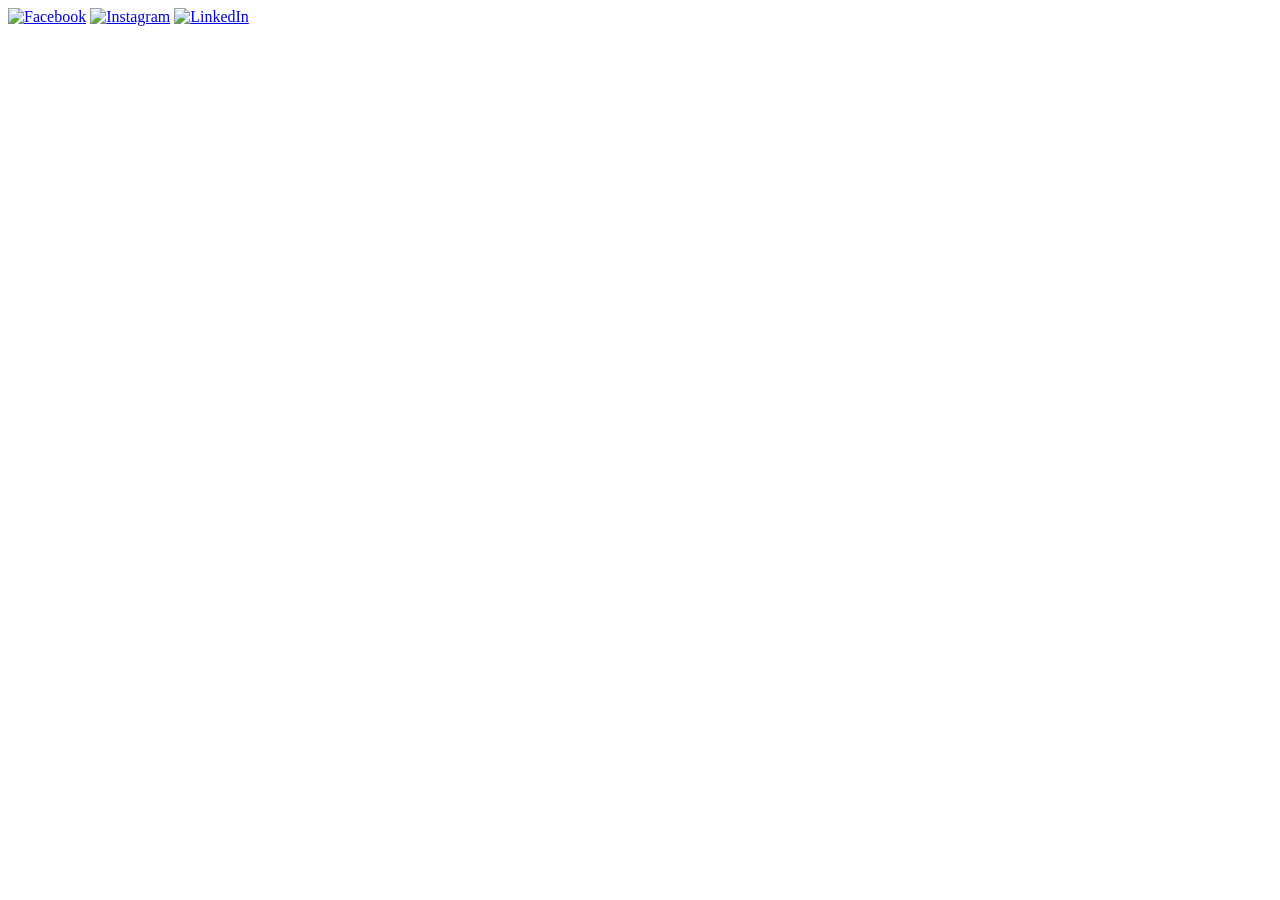
==== index.html @ 6f55e01c "added fav icon" ====
<!doctype html>
<html lang="en">
  <head>
    <meta charset="UTF-8" />
    <meta name="viewport" content="width=device-width, initial-scale=1.0" />
    <link rel="icon" type="image/x-icon" href="img/icons/favicon.png" />
    <script type="module" src="js/index.js"></script>
    <title>Document</title>
  </head>
  <body>
    <!-- <div>
          <form action="">
            <input type="text" name="title" id="title" placeholder="title"/>
            <input type="text" name="message" id="message" />
            <input type="text" name="name" placeholder="Name"/>
            <div>
                <input type="radio" id="red" name="red" value="red"  />
                <label for="red">Red flower!</label>
                <input type="radio" id="blue" name="blue" value="blue"  />
                <label for="blue">blue flower!</label>
                <input type="radio" id="orange" name="ornage" value="oragne"  />
                <label for="orange">orange flower!</label>
                <input type="radio" id="pink" name="pink" value="pink"  />
                <label for="pink">pink flower!</label>
            </div>
            <button>send!!</button>
          </form>
        </div> -->

    <div class="garden-wrapper">
      <!-- <img src="img/pixelgarden.png"> -->
    </div>

    <footer>
      <div class="footer" id="dirt">
        <a href="https://www.facebook.com"
          ><img src="/img/icons/facebook.png" alt="Facebook"
        /></a>
        <a href="https://www.instagram.com"
          ><img src="/img/icons/instagram.png" alt="Instagram"
        /></a>
        <a href="https://www.linkedin.com"
          ><img src="/img/icons/linkedin.png" alt="LinkedIn"
        /></a>
      </div>
    </footer>
  </body>
</html>
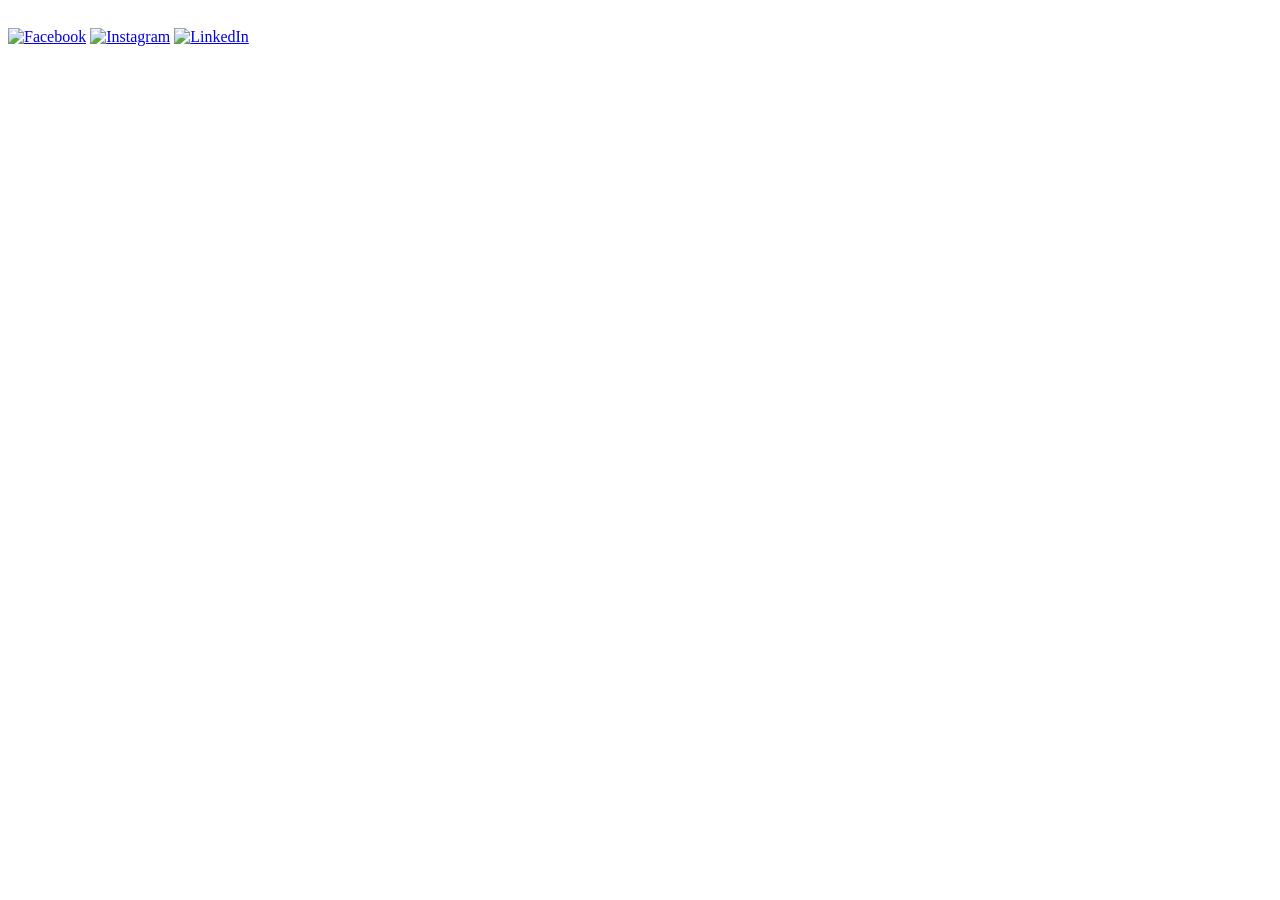
==== commit ca217cf3: "Skapat en sökfunktion Skapat en sök funktion. när man söker söker på en user så poppar deras meddela" ====
--- a/index.html
+++ b/index.html
@@ -4,43 +4,24 @@
     <meta charset="UTF-8" />
     <meta name="viewport" content="width=device-width, initial-scale=1.0" />
     <link rel="icon" type="image/x-icon" href="img/icons/favicon.png" />
+    <link rel="stylesheet" href="css/search.css">
     <script type="module" src="js/index.js"></script>
-    <title>Document</title>
+    <title>Garden</title>
   </head>
   <body>
-    <!-- <div>
-          <form action="">
-            <input type="text" name="title" id="title" placeholder="title"/>
-            <input type="text" name="message" id="message" />
-            <input type="text" name="name" placeholder="Name"/>
-            <div>
-                <input type="radio" id="red" name="red" value="red"  />
-                <label for="red">Red flower!</label>
-                <input type="radio" id="blue" name="blue" value="blue"  />
-                <label for="blue">blue flower!</label>
-                <input type="radio" id="orange" name="ornage" value="oragne"  />
-                <label for="orange">orange flower!</label>
-                <input type="radio" id="pink" name="pink" value="pink"  />
-                <label for="pink">pink flower!</label>
-            </div>
-            <button>send!!</button>
-          </form>
-        </div> -->
-
-    <div class="garden-wrapper">
-      <!-- <img src="img/pixelgarden.png"> -->
-    </div>
+         <div id="searchForm"></div>
+    <div class="garden-wrapper" id="garden"></div>
 
     <footer>
       <div class="footer" id="dirt">
         <a href="https://www.facebook.com"
-          ><img src="/img/icons/facebook.png" alt="Facebook"
+          ><img src="./img/icons/facebook.png" alt="Facebook"
         /></a>
         <a href="https://www.instagram.com"
-          ><img src="/img/icons/instagram.png" alt="Instagram"
+          ><img src="./img/icons/instagram.png" alt="Instagram"
         /></a>
         <a href="https://www.linkedin.com"
-          ><img src="/img/icons/linkedin.png" alt="LinkedIn"
+          ><img src="./img/icons/linkedin.png" alt="LinkedIn"
         /></a>
       </div>
     </footer>
--- a/css/search.css
+++ b/css/search.css
@@ -0,0 +1,5 @@
+#searchForm  {
+  background-image: url(../img/backgounds/pixelgarden.png);
+  text-align: center;
+  padding-top: 20px;
+}
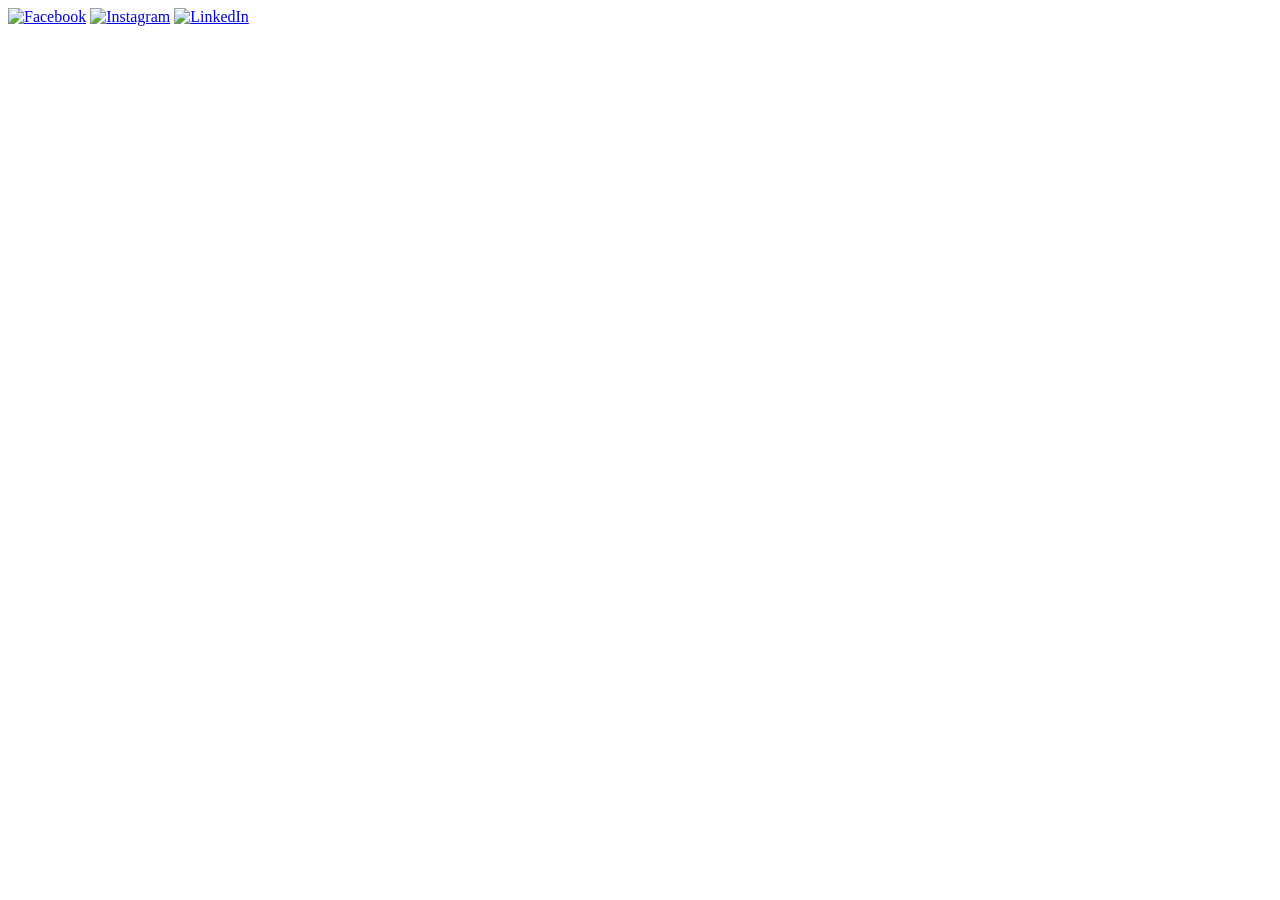
==== commit 48a189c4: "nu kan man bara skapa ett search form nu kan man bara skapa ett search form. tog bort search form di" ====
--- a/index.html
+++ b/index.html
@@ -4,13 +4,13 @@
     <meta charset="UTF-8" />
     <meta name="viewport" content="width=device-width, initial-scale=1.0" />
     <link rel="icon" type="image/x-icon" href="img/icons/favicon.png" />
-    <link rel="stylesheet" href="css/search.css">
+    <link rel="stylesheet" href="css/search.css" />
     <script type="module" src="js/index.js"></script>
     <title>Garden</title>
   </head>
   <body>
-         <div id="searchForm"></div>
-    <div class="garden-wrapper" id="garden"></div>
+    <div class="garden-wrapper" id="garden">
+    </div>
 
     <footer>
       <div class="footer" id="dirt">
--- a/css/search.css
+++ b/css/search.css
@@ -1,5 +1,5 @@
 #searchForm  {
-  background-image: url(../img/backgounds/pixelgarden.png);
   text-align: center;
   padding-top: 20px;
+  z-index: 10000;
 }
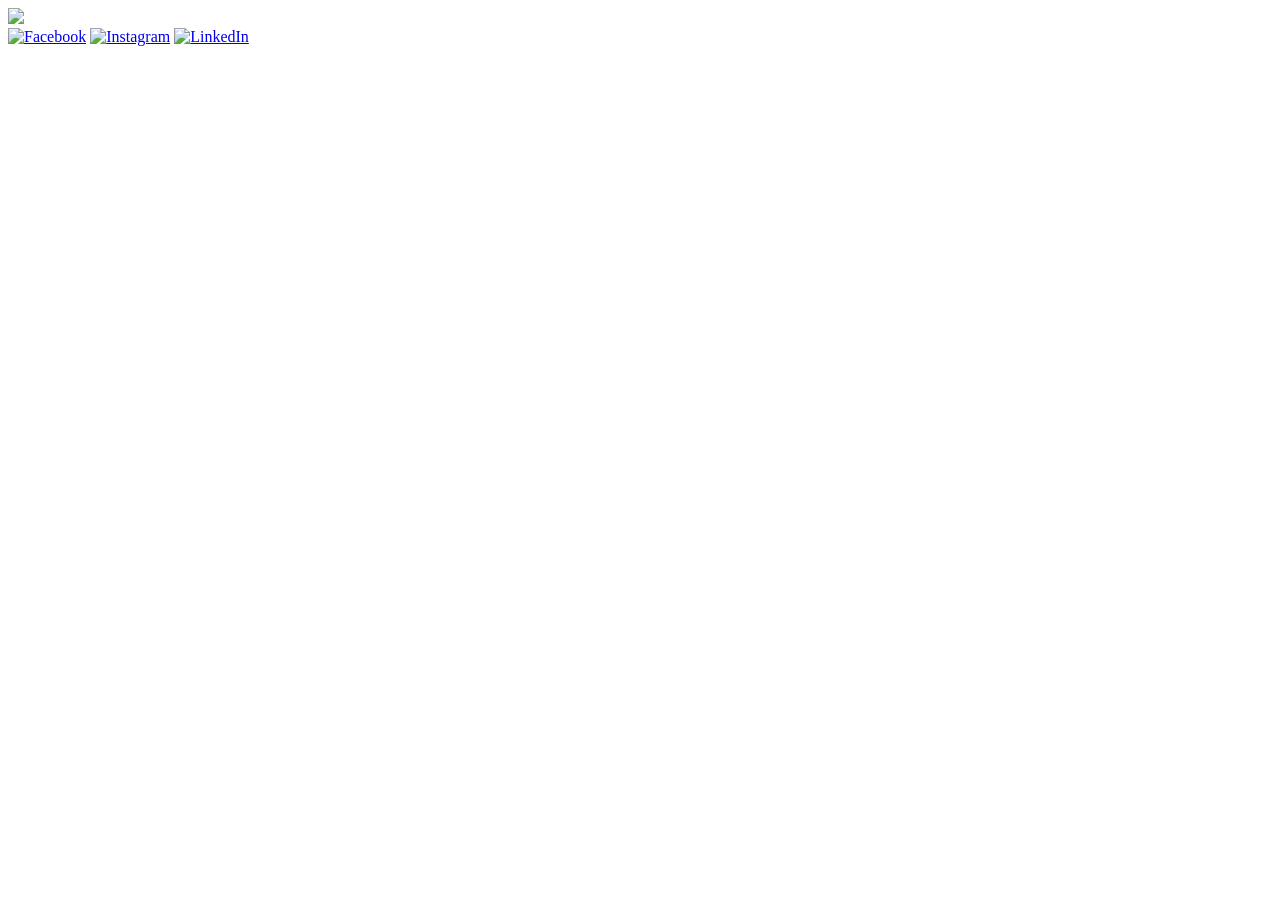
==== commit 82cb1392: "Merge pull request #36 from Kingtutz/Charlie-new Charlie new" ====
--- a/index.html
+++ b/index.html
@@ -10,6 +10,9 @@
   </head>
   <body>
     <div class="garden-wrapper" id="garden">
+      <div class="cabin-wrapper">
+        <img src="img/cabin/cabinv1.png" id="cabinImg">
+      </div>
     </div>
 
     <footer>
--- a/css/search.css
+++ b/css/search.css
@@ -1,5 +1,76 @@
-#searchForm  {
-  text-align: center;
-  padding-top: 20px;
-  z-index: 10000;
+header[data-generated-header='true'] {
+  position: relative;
+}
+
+#searchForm {
+  position: absolute;
+  left: 50%;
+  bottom: 1.25rem;
+  transform: translateX(-50%);
+  display: flex;
+  align-items: center;
+  gap: 0.75rem;
+  padding: 0.75rem 1rem;
+  background: rgba(255, 255, 255, 0.92);
+  border: 2px solid #222;
+  border-radius: 12px;
+  box-shadow: 0 4px 0 #111;
+  z-index: 1001;
+}
+
+#searchForm input {
+  min-width: min(280px, 52vw);
+  padding: 0.65rem 0.85rem;
+  border: 2px solid #222;
+  border-radius: 10px;
+  font: inherit;
+}
+
+#searchForm button {
+  padding: 0.65rem 1rem;
+  border: 2px solid #222;
+  border-radius: 10px;
+  background: #ffffff;
+  color: #111;
+  font: inherit;
+  font-weight: 700;
+  cursor: pointer;
+  box-shadow: 0 4px 0 #111;
+}
+
+#searchForm button:active {
+  transform: translateY(2px);
+  box-shadow: 0 2px 0 #111;
+}
+
+html.dark-mode #searchForm {
+  background: rgba(42, 42, 42, 0.94);
+  border-color: #e0e0e0;
+  box-shadow: 0 4px 0 #e0e0e0;
+}
+
+html.dark-mode #searchForm input,
+html.dark-mode #searchForm button {
+  background: #2a2a2a;
+  color: #e0e0e0;
+  border-color: #e0e0e0;
+  box-shadow: 0 4px 0 #e0e0e0;
+}
+
+html.dark-mode #searchForm button:active {
+  box-shadow: 0 2px 0 #e0e0e0;
+}
+
+@media (max-width: 600px) {
+  #searchForm {
+    width: calc(100% - 2rem);
+    max-width: 360px;
+    gap: 0.5rem;
+    padding: 0.65rem 0.75rem;
+  }
+
+  #searchForm input {
+    min-width: 0;
+    width: 100%;
+  }
 }
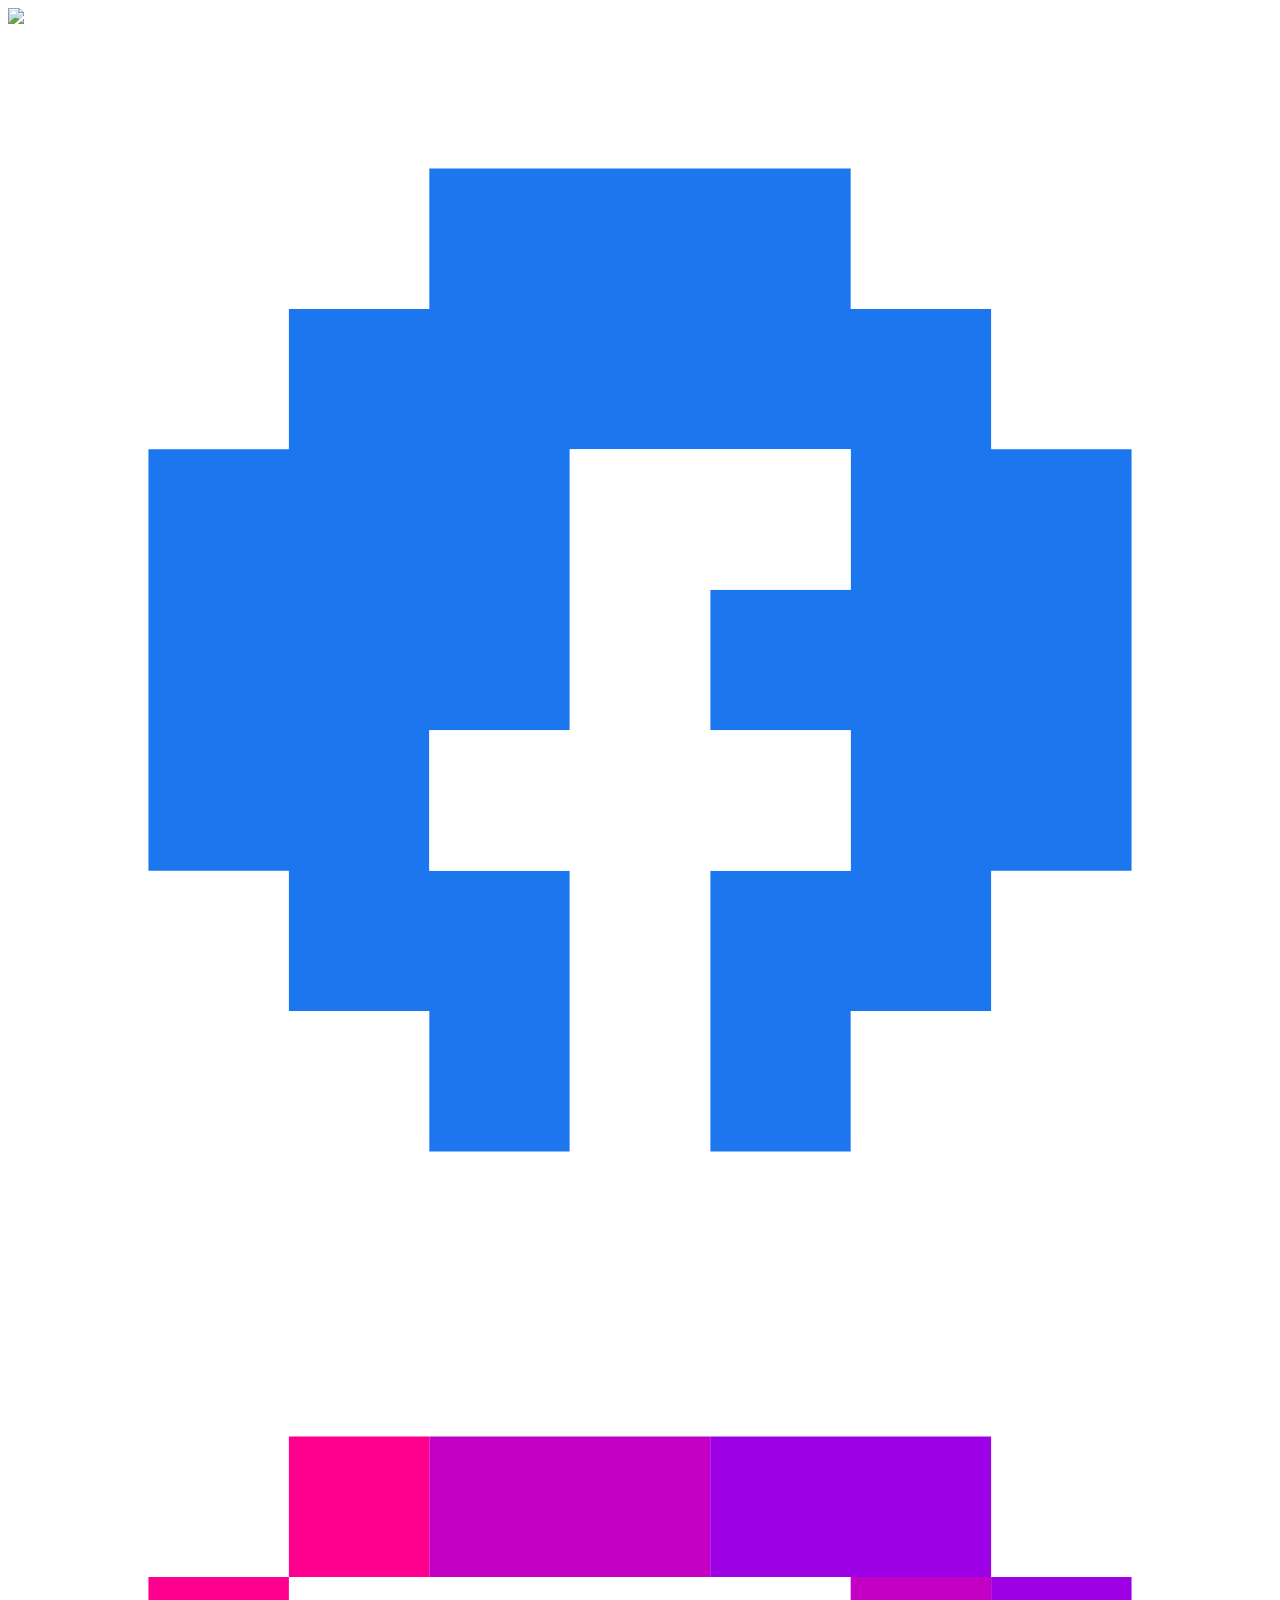
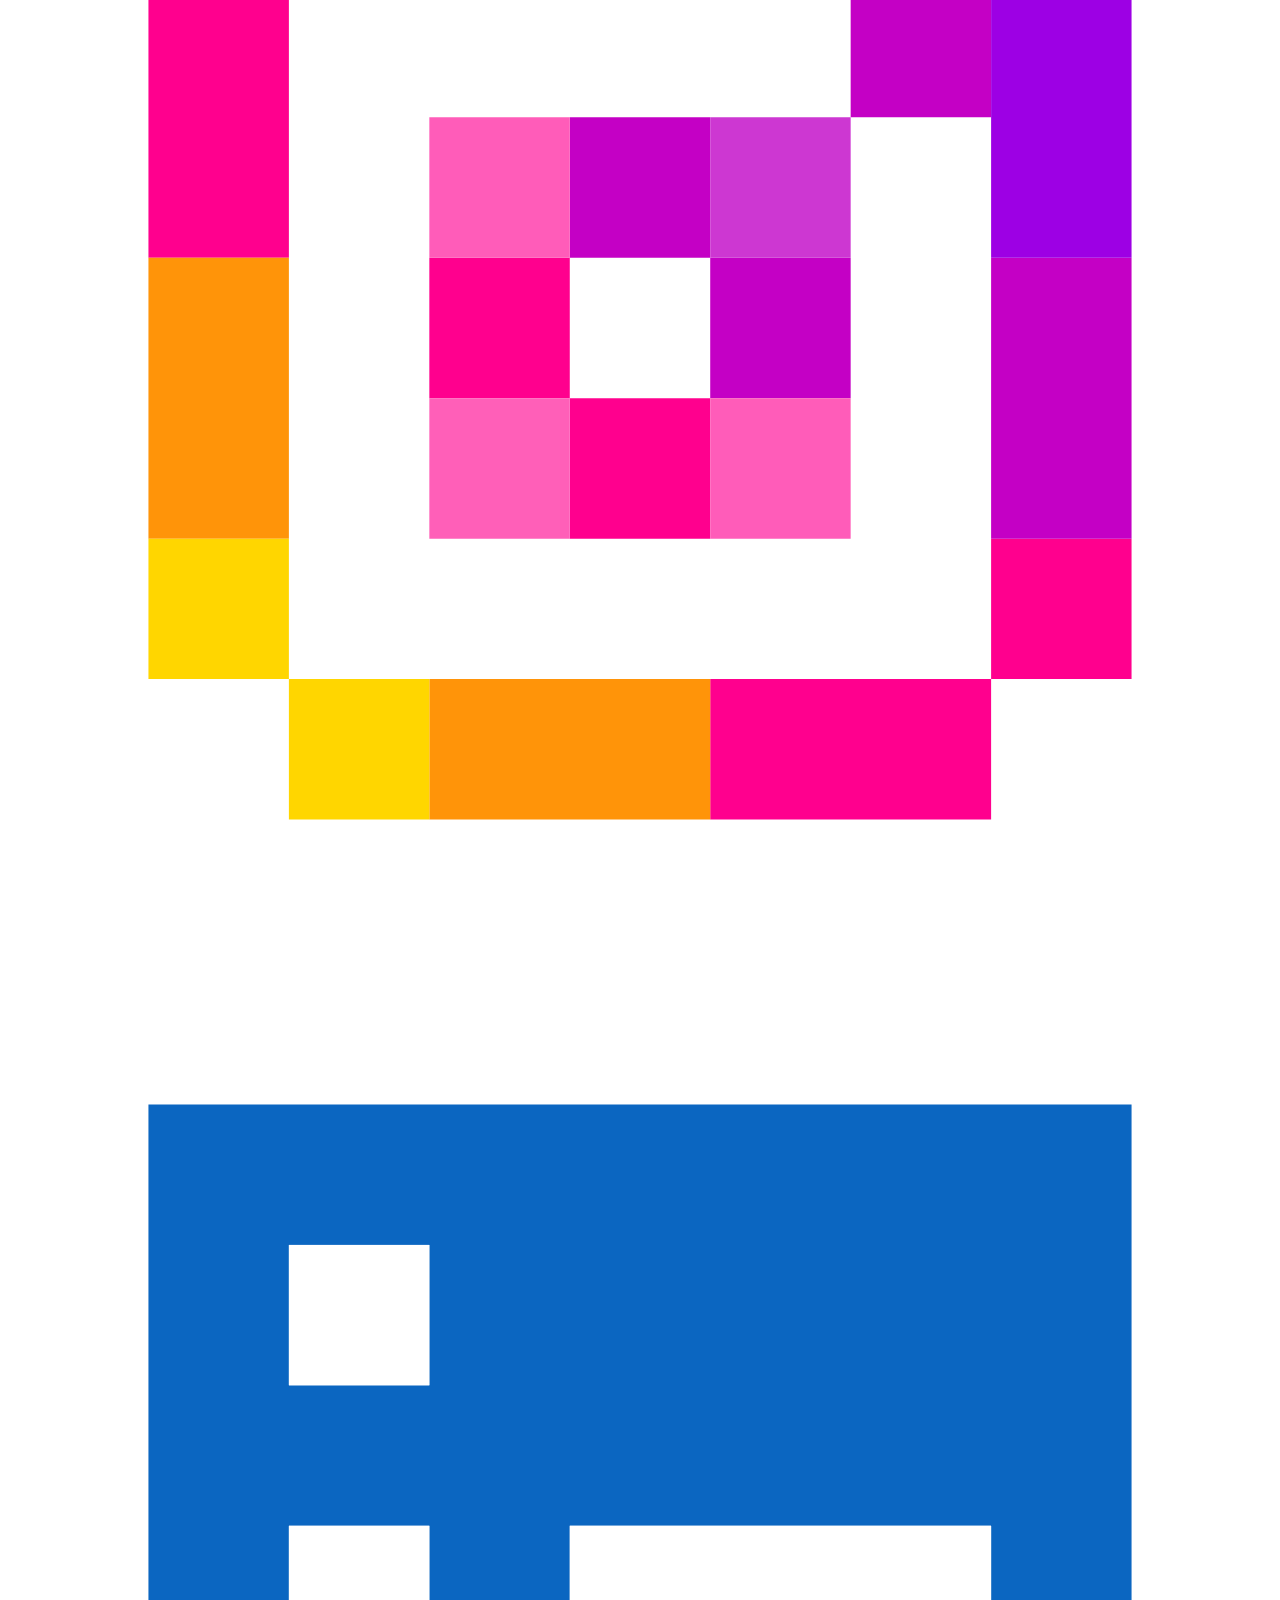
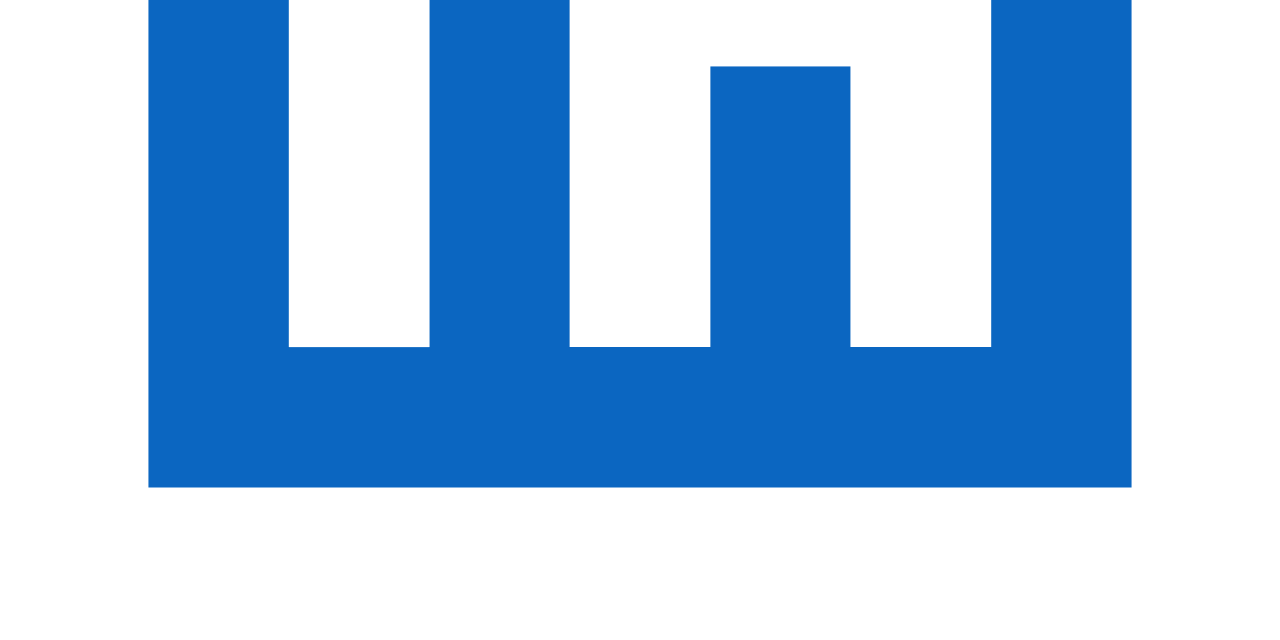
==== commit 2a7ca800: "Fixed the max amount of animals" ====
--- a/index.html
+++ b/index.html
@@ -4,27 +4,27 @@
     <meta charset="UTF-8" />
     <meta name="viewport" content="width=device-width, initial-scale=1.0" />
     <link rel="icon" type="image/x-icon" href="img/icons/favicon.png" />
-    <link rel="stylesheet" href="css/search.css" />
     <script type="module" src="js/index.js"></script>
+    <script src="js/terms.js"></script>
     <title>Garden</title>
   </head>
   <body>
     <div class="garden-wrapper" id="garden">
       <div class="cabin-wrapper">
-        <img src="img/cabin/cabinv1.png" id="cabinImg">
+        <img src="img/cabin/cabinv2.png" id="cabinImg" />
       </div>
     </div>
 
     <footer>
       <div class="footer" id="dirt">
         <a href="https://www.facebook.com"
-          ><img src="./img/icons/facebook.png" alt="Facebook"
+          ><img src="./img/icons/facebook.svg" alt="Facebook"
         /></a>
         <a href="https://www.instagram.com"
-          ><img src="./img/icons/instagram.png" alt="Instagram"
+          ><img src="./img/icons/instagram-detailed.svg" alt="Instagram"
         /></a>
         <a href="https://www.linkedin.com"
-          ><img src="./img/icons/linkedin.png" alt="LinkedIn"
+          ><img src="./img/icons/linkedin.svg" alt="LinkedIn"
         /></a>
       </div>
     </footer>
